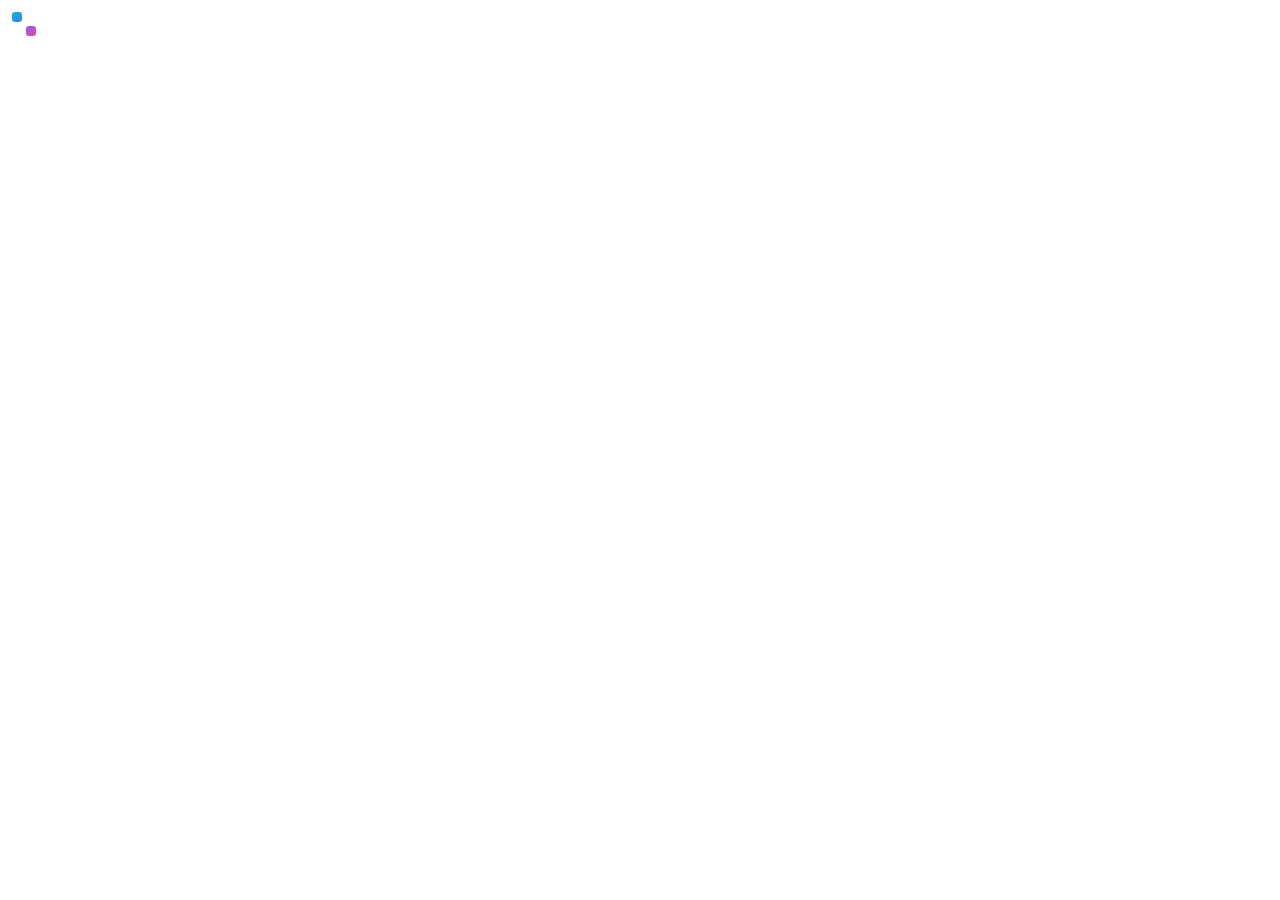
==== index.html @ 2a285835 "Add initial index.html for Roommate Sync app Initial HTML structure for the Roommate Sync applicatio" ====
<!DOCTYPE html>
<html lang="en">
<head>
    <meta charset="UTF-8">
    <meta name="viewport" content="width=device-width, initial-scale=1.0">
    <title>Roommate Sync | Intelligent Living Compatibility</title>
    <link rel="stylesheet" href="style.css">
    <link rel="preconnect" href="https://fonts.googleapis.com">
    <link rel="preconnect" href="https://fonts.gstatic.com" crossorigin>
    <link href="https://fonts.googleapis.com/css2?family=Inter:wght@300;400;500;600;700&family=Outfit:wght@400;500;700;800&display=swap" rel="stylesheet">
</head>
<body class="page-auth">
    <div class="bg-layer">
        <div class="orb orb-1"></div>
        <div class="orb orb-2"></div>
        <div class="orb orb-3"></div>
        <div class="grid-overlay"></div>
        <div class="noise-overlay"></div>
    </div>

    <nav class="navbar glass-panel">
        <div class="nav-container">
            <a href="index.html" class="brand-logo">
                <svg width="32" height="32" viewBox="0 0 32 32" fill="none" xmlns="http://www.w3.org/2000/svg">
                    <rect x="4" y="4" width="10" height="10" rx="3" fill="url(#grad1)"/>
                    <rect x="18" y="4" width="10" height="10" rx="3" fill="rgba(255,255,255,0.2)"/>
                    <rect x="4" y="18" width="10" height="10" rx="3" fill="rgba(255,255,255,0.2)"/>
                    <rect x="18" y="18" width="10" height="10" rx="3" fill="url(#grad2)"/>
                    <defs>
                        <linearGradient id="grad1" x1="4" y1="4" x2="14" y2="14" gradientUnits="userSpaceOnUse">
                            <stop stop-color="#06b6d4"/>
                            <stop offset="1" stop-color="#3b82f6"/>
                        </linearGradient>
                        <linearGradient id="grad2" x1="18" y1="18" x2="28" y2="28" gradientUnits="userSpaceOnUse">
                            <stop stop-color="#8b5cf6"/>
                            <stop offset="1" stop-color="#ec4899"/>
                        </linearGradient>
                    </defs>
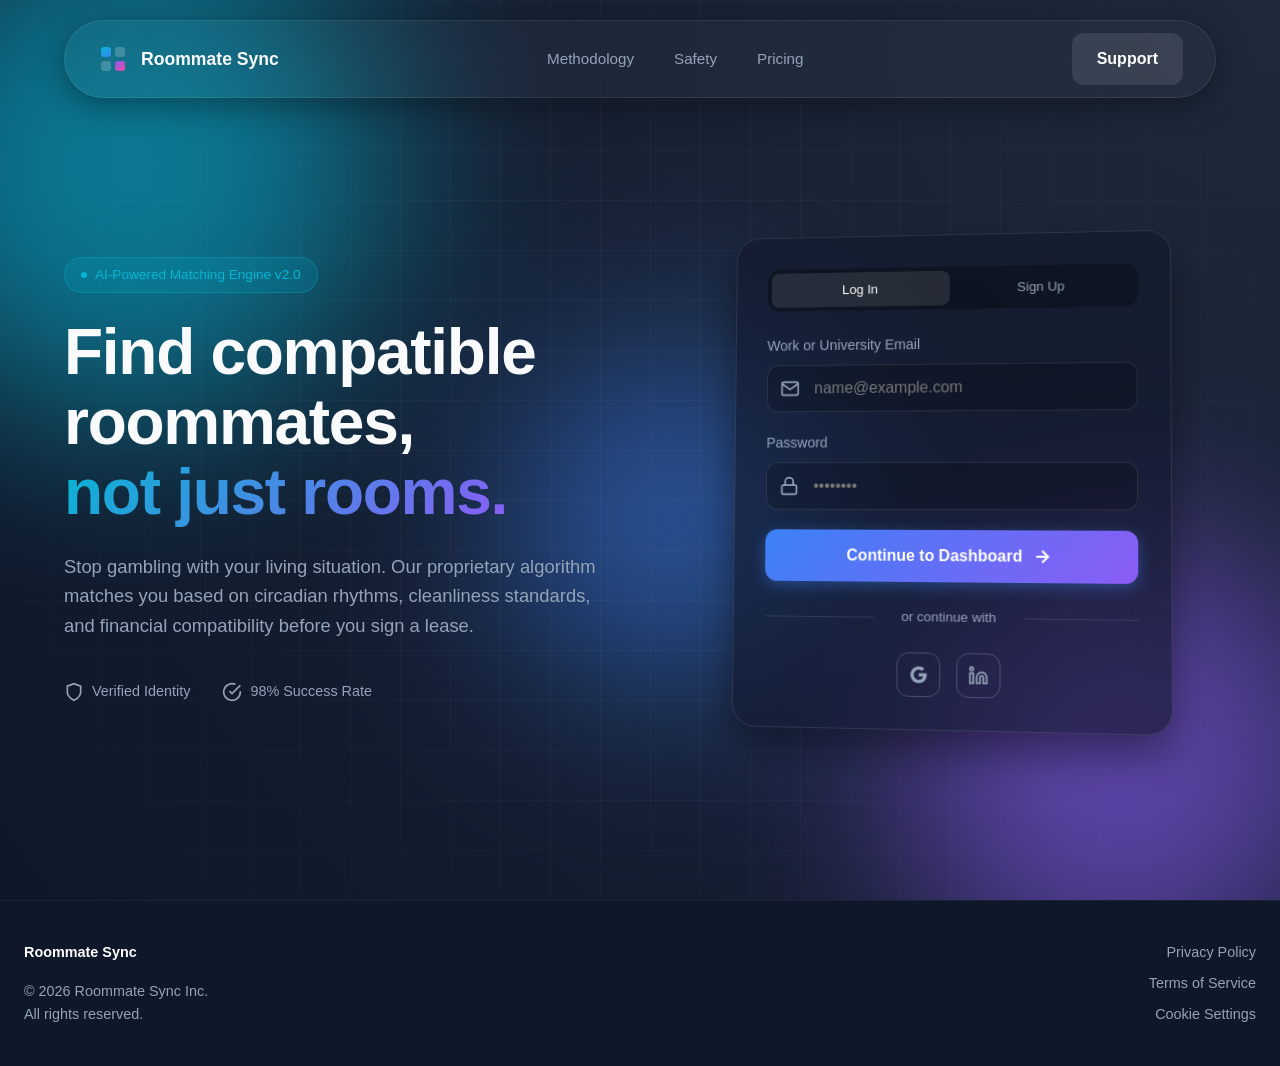
==== commit 8c3e1dba: "Update index.html" ====
--- a/index.html
+++ b/index.html
@@ -35,4 +35,118 @@
                             <stop stop-color="#8b5cf6"/>
                             <stop offset="1" stop-color="#ec4899"/>
                         </linearGradient>
-                    </defs>
+                    </defs> 
+                      </svg>
+                <span class="brand-text">Roommate Sync</span>
+            </a>
+            
+            <div class="nav-links">
+                <a href="#" class="nav-item">Methodology</a>
+                <a href="#" class="nav-item">Safety</a>
+                <a href="#" class="nav-item">Pricing</a>
+            </div>
+
+            <div class="nav-actions">
+                <button class="btn btn-ghost">Support</button>
+            </div>
+        </div>
+    </nav>
+
+    <main class="hero-container">
+        <div class="hero-content">
+            <div class="hero-text">
+                <div class="badge-pill">
+                    <span class="badge-dot"></span>
+                    <span>AI-Powered Matching Engine v2.0</span>
+                </div>
+                
+                <h1 class="headline-xl">
+                    Find compatible roommates, <br />
+                    <span class="text-gradient">not just rooms.</span>
+                </h1>
+                
+                <p class="hero-subtext">
+                    Stop gambling with your living situation. Our proprietary algorithm matches you based on circadian rhythms, cleanliness standards, and financial compatibility before you sign a lease.
+                </p>
+
+                <div class="trust-row">
+                    <div class="trust-item">
+                        <svg class="icon-sm" viewBox="0 0 24 24" fill="none" stroke="currentColor" stroke-width="2"><path d="M12 22s8-4 8-10V5l-8-3-8 3v7c0 6 8 10 8 10z"/></svg>
+                        <span>Verified Identity</span>
+                    </div>
+                    <div class="trust-item">
+                        <svg class="icon-sm" viewBox="0 0 24 24" fill="none" stroke="currentColor" stroke-width="2"><path d="M22 11.08V12a10 10 0 1 1-5.93-9.14"/><polyline points="22 4 12 14.01 9 11.01"/></svg>
+                        <span>98% Success Rate</span>
+                    </div>
+                </div>
+            </div>
+
+            <div class="auth-wrapper">
+                <div class="glass-card auth-card">
+                    <div class="card-header">
+                        <div class="tab-switcher">
+                            <button class="tab-btn active" data-tab="login">Log In</button>
+                            <button class="tab-btn" data-tab="signup">Sign Up</button>
+                            <div class="tab-indicator"></div>
+                        </div>
+                    </div>
+
+                    <div class="card-body">
+                        <form id="authForm" onsubmit="event.preventDefault();">
+                            <div class="input-group">
+                                <label for="email" class="input-label">Work or University Email</label>
+                                <div class="input-field-wrapper">
+                                    <svg class="input-icon" viewBox="0 0 24 24" fill="none" stroke="currentColor" stroke-width="2"><path d="M4 4h16c1.1 0 2 .9 2 2v12c0 1.1-.9 2-2 2H4c-1.1 0-2-.9-2-2V6c0-1.1.9-2 2-2z"/><polyline points="22,6 12,13 2,6"/></svg>
+                                    <input type="email" id="email" class="input-field" placeholder="name@example.com" required>
+                                </div>
+                            </div>
+
+                            <div class="input-group">
+                                <label for="password" class="input-label">Password</label>
+                                <div class="input-field-wrapper">
+                                    <svg class="input-icon" viewBox="0 0 24 24" fill="none" stroke="currentColor" stroke-width="2"><rect x="3" y="11" width="18" height="11" rx="2" ry="2"/><path d="M7 11V7a5 5 0 0 1 10 0v4"/></svg>
+                                    <input type="password" id="password" class="input-field" placeholder="••••••••" required>
+                                </div>
+                            </div>
+
+                            <button type="button" class="btn btn-primary btn-full" onclick="window.location.href='quiz.html'">
+                                <span>Continue to Dashboard</span>
+                                <svg class="btn-icon" viewBox="0 0 24 24" fill="none" stroke="currentColor" stroke-width="2"><line x1="5" y1="12" x2="19" y2="12"/><polyline points="12 5 19 12 12 19"/></svg>
+                            </button>
+                        </form>
+
+                        <div class="divider">
+                            <span>or continue with</span>
+                        </div>
+
+                        <div class="social-row">
+                            <button class="btn btn-outline btn-icon-only">
+                                <svg viewBox="0 0 24 24" width="20" height="20"><path fill="currentColor" d="M12.545,10.239v3.821h5.445c-0.712,2.315-2.647,3.972-5.445,3.972c-3.332,0-6.033-2.701-6.033-6.032s2.701-6.032,6.033-6.032c1.498,0,2.866,0.549,3.921,1.453l2.814-2.814C17.503,2.988,15.139,2,12.545,2C7.021,2,2.543,6.477,2.543,12s4.478,10,10.002,10c8.396,0,10.249-7.85,9.426-11.748L12.545,10.239z"/></svg>
+                            </button>
+                            <button class="btn btn-outline btn-icon-only">
+                                <svg viewBox="0 0 24 24" width="20" height="20" fill="none" stroke="currentColor" stroke-width="2"><path d="M16 8a6 6 0 0 1 6 6v7h-4v-7a2 2 0 0 0-2-2 2 2 0 0 0-2 2v7h-4v-7a6 6 0 0 1 6-6z"/><rect x="2" y="9" width="4" height="12"/><circle cx="4" cy="4" r="2"/></svg>
+                            </button>
+                        </div>
+                    </div>
+                </div>
+            </div>
+        </div>
+    </main>
+
+    <footer class="footer-global">
+        <div class="footer-content">
+            <div class="footer-col">
+                <span class="footer-logo">Roommate Sync</span>
+                <p>&copy; 2026 Roommate Sync Inc. <br>All rights reserved.</p>
+            </div>
+            <div class="footer-col">
+                <a href="#">Privacy Policy</a>
+                <a href="#">Terms of Service</a>
+                <a href="#">Cookie Settings</a>
+            </div>
+        </div>
+    </footer>
+
+    <script src="script.js"></script>
+</body>
+</html>
--- a/style.css
+++ b/style.css
@@ -0,0 +1,541 @@
+/* =========================================
+   1. RESET & VARIABLES
+   ========================================= */
+:root {
+    /* Colors */
+    --bg-dark: #0f172a;
+    --text-main: #f8fafc;
+    --text-muted: #94a3b8;
+    
+    --primary: #3b82f6;
+    --secondary: #06b6d4;
+    --accent: #8b5cf6;
+    --pink: #ec4899;
+    
+    --success: #10b981;
+    --warning: #f59e0b;
+    
+    /* Glassmorphism */
+    --glass-bg: rgba(255, 255, 255, 0.03);
+    --glass-border: rgba(255, 255, 255, 0.08);
+    --glass-shadow: 0 8px 32px 0 rgba(0, 0, 0, 0.37);
+    --blur-strength: 16px;
+
+    /* Spacing */
+    --container-max: 1440px;
+    --radius-sm: 8px;
+    --radius-md: 12px;
+    --radius-lg: 24px;
+}
+
+* {
+    box-sizing: border-box;
+    margin: 0;
+    padding: 0;
+}
+
+body {
+    font-family: 'Inter', sans-serif;
+    background-color: var(--bg-dark);
+    color: var(--text-main);
+    line-height: 1.6;
+    overflow-x: hidden;
+    -webkit-font-smoothing: antialiased;
+}
+
+h1, h2, h3, h4 {
+    font-family: 'Outfit', sans-serif;
+    font-weight: 700;
+}
+
+a { text-decoration: none; color: inherit; transition: 0.3s ease; }
+button { font-family: inherit; cursor: pointer; border: none; outline: none; }
+
+/* =========================================
+   2. BACKGROUND ENGINE & ANIMATIONS
+   ========================================= */
+.bg-layer {
+    position: fixed;
+    top: 0;
+    left: 0;
+    width: 100%;
+    height: 100vh;
+    z-index: -1;
+    overflow: hidden;
+    background: radial-gradient(circle at top right, #1e293b, #0f172a);
+}
+
+.orb {
+    position: absolute;
+    border-radius: 50%;
+    filter: blur(100px);
+    opacity: 0.6;
+    animation: float 20s infinite ease-in-out;
+}
+
+.orb-1 { width: 40vw; height: 40vw; background: var(--secondary); top: -10%; left: -10%; animation-delay: 0s; }
+.orb-2 { width: 35vw; height: 35vw; background: var(--accent); bottom: -10%; right: -5%; animation-delay: -5s; }
+.orb-3 { width: 25vw; height: 25vw; background: var(--primary); top: 40%; left: 40%; animation-delay: -10s; }
+
+.grid-overlay {
+    position: absolute;
+    top: 0; left: 0; width: 100%; height: 100%;
+    background-image: 
+        linear-gradient(rgba(255,255,255,0.03) 1px, transparent 1px),
+        linear-gradient(90deg, rgba(255,255,255,0.03) 1px, transparent 1px);
+    background-size: 50px 50px;
+    mask-image: radial-gradient(circle, black 40%, transparent 100%);
+    pointer-events: none;
+}
+
+.noise-overlay {
+    position: fixed;
+    top: 0; left: 0; width: 100%; height: 100%;
+    background: url('[data-uri]');
+    opacity: 0.05;
+    pointer-events: none;
+}
+
+@keyframes float {
+    0% { transform: translate(0, 0) scale(1); }
+    50% { transform: translate(30px, -30px) scale(1.1); }
+    100% { transform: translate(0, 0) scale(1); }
+}
+
+@keyframes slideUp {
+    from { opacity: 0; transform: translateY(20px); }
+    to { opacity: 1; transform: translateY(0); }
+}
+
+@keyframes shine {
+    0% { background-position: -200% center; }
+    100% { background-position: 200% center; }
+}
+
+/* =========================================
+   3. COMPONENT LIBRARY
+   ========================================= */
+.glass-panel {
+    background: var(--glass-bg);
+    backdrop-filter: blur(var(--blur-strength));
+    -webkit-backdrop-filter: blur(var(--blur-strength));
+    border: 1px solid var(--glass-border);
+    box-shadow: var(--glass-shadow);
+    border-radius: var(--radius-lg);
+}
+
+.glass-card {
+    background: rgba(15, 23, 42, 0.6);
+    backdrop-filter: blur(20px);
+    border: 1px solid rgba(255,255,255,0.1);
+    border-radius: var(--radius-lg);
+    box-shadow: 0 20px 40px rgba(0,0,0,0.4);
+}
+
+/* --- FIXED BUTTON STYLES --- */
+.btn {
+    height: 52px;              /* Enforce standard height */
+    padding: 0 24px;           /* Horizontal padding only */
+    border-radius: 12px;       /* Modern radius */
+    font-weight: 600;
+    font-size: 1rem;
+    transition: all 0.2s cubic-bezier(0.2, 0.8, 0.2, 1);
+    display: inline-flex;
+    align-items: center;
+    justify-content: center;
+    gap: 10px;
+    border: none;
+    cursor: pointer;
+    font-family: inherit;
+    white-space: nowrap;
+}
+
+.btn-primary {
+    background: linear-gradient(135deg, var(--primary), var(--accent));
+    color: white;
+    box-shadow: 0 4px 15px rgba(59, 130, 246, 0.4);
+}
+
+.btn-primary:hover {
+    transform: translateY(-2px);
+    box-shadow: 0 8px 25px rgba(59, 130, 246, 0.5);
+    filter: brightness(1.1);
+}
+
+.btn-primary:active {
+    transform: translateY(0);
+}
+
+.btn-ghost {
+    background: rgba(255,255,255,0.1);
+    color: white;
+    border: 1px solid transparent;
+}
+
+.btn-ghost:hover {
+    background: rgba(255,255,255,0.15);
+    border-color: rgba(255,255,255,0.2);
+}
+
+.btn-full { width: 100%; }
+
+.btn-icon {
+    width: 20px;
+    height: 20px;
+    stroke-width: 2.5px;
+}
+
+.btn-outline {
+    background: transparent;
+    border: 1px solid rgba(255,255,255,0.2);
+    color: var(--text-muted);
+    height: 44px; /* Smaller height for social buttons */
+    padding: 0;
+}
+.btn-outline:hover {
+    border-color: white;
+    color: white;
+}
+.btn-icon-only { width: 44px; display: flex; align-items: center; justify-content: center; border-radius: 12px;}
+
+/* Text Gradients */
+.text-gradient {
+    background: linear-gradient(135deg, var(--secondary), var(--accent));
+    -webkit-background-clip: text;
+    -webkit-text-fill-color: transparent;
+}
+
+/* =========================================
+   4. NAVIGATION
+   ========================================= */
+.navbar {
+    position: fixed;
+    top: 20px;
+    left: 50%;
+    transform: translateX(-50%);
+    width: 90%;
+    max-width: var(--container-max);
+    z-index: 1000;
+    border-radius: 100px;
+    padding: 12px 32px;
+    height: auto;
+}
+
+.nav-container {
+    display: flex;
+    justify-content: space-between;
+    align-items: center;
+}
+
+.brand-logo { display: flex; align-items: center; gap: 12px; font-weight: 700; font-size: 1.1rem; }
+.nav-links { display: flex; gap: 40px; }
+.nav-item { font-size: 0.95rem; color: var(--text-muted); }
+.nav-item:hover { color: white; }
+
+/* =========================================
+   5. INDEX PAGE (AUTH)
+   ========================================= */
+.hero-container {
+    min-height: 100vh;
+    display: flex;
+    align-items: center;
+    justify-content: center;
+    padding-top: 100px;
+    padding-bottom: 40px;
+    max-width: var(--container-max);
+    margin: 0 auto;
+}
+
+.hero-content {
+    display: grid;
+    grid-template-columns: 1.2fr 1fr;
+    gap: 80px;
+    width: 90%;
+    align-items: center;
+}
+
+.badge-pill {
+    background: rgba(6, 182, 212, 0.15);
+    border: 1px solid rgba(6, 182, 212, 0.3);
+    color: var(--secondary);
+    padding: 6px 16px;
+    border-radius: 20px;
+    font-size: 0.85rem;
+    font-weight: 500;
+    display: inline-flex;
+    align-items: center;
+    gap: 8px;
+    margin-bottom: 24px;
+}
+
+.badge-dot { width: 6px; height: 6px; background: var(--secondary); border-radius: 50%; animation: pulse 2s infinite; }
+
+@keyframes pulse { 0% { opacity: 0.5; } 50% { opacity: 1; box-shadow: 0 0 10px var(--secondary); } 100% { opacity: 0.5; } }
+
+.headline-xl { font-size: 4rem; line-height: 1.1; margin-bottom: 24px; letter-spacing: -0.02em; }
+.hero-subtext { font-size: 1.15rem; color: var(--text-muted); margin-bottom: 40px; max-width: 540px; }
+
+.trust-row { display: flex; gap: 32px; color: var(--text-muted); font-size: 0.9rem; font-weight: 500; }
+.trust-item { display: flex; align-items: center; gap: 8px; }
+.icon-sm { width: 20px; height: 20px; }
+
+/* Auth Card */
+.auth-wrapper { perspective: 1000px; }
+.auth-card {
+    padding: 32px;
+    width: 100%;
+    max-width: 440px;
+    transform: rotateY(-5deg) rotateX(2deg);
+    transition: transform 0.5s ease;
+}
+.auth-card:hover { transform: rotateY(0) rotateX(0); }
+
+.card-header { margin-bottom: 24px; }
+.tab-switcher {
+    display: flex;
+    background: rgba(0,0,0,0.3);
+    padding: 4px;
+    border-radius: 12px;
+    position: relative;
+}
+.tab-btn {
+    flex: 1;
+    background: transparent;
+    color: var(--text-muted);
+    padding: 10px;
+    border: none;
+    z-index: 2;
+    font-weight: 500;
+    transition: color 0.3s;
+}
+.tab-btn.active { color: white; }
+.tab-indicator {
+    position: absolute;
+    top: 4px; left: 4px;
+    width: calc(50% - 4px);
+    height: calc(100% - 8px);
+    background: rgba(255,255,255,0.1);
+    border-radius: 8px;
+    transition: transform 0.3s ease;
+}
+
+.input-group { margin-bottom: 20px; }
+.input-label { display: block; font-size: 0.9rem; margin-bottom: 8px; color: var(--text-muted); }
+.input-field-wrapper { position: relative; }
+.input-icon { position: absolute; left: 14px; top: 14px; width: 20px; height: 20px; color: var(--text-muted); }
+.input-field {
+    width: 100%;
+    background: rgba(0,0,0,0.2);
+    border: 1px solid rgba(255,255,255,0.1);
+    padding: 12px 12px 12px 48px;
+    border-radius: 12px;
+    color: white;
+    font-size: 1rem;
+    height: 48px; /* Fixed height for inputs */
+    transition: border-color 0.3s;
+}
+.input-field:focus { border-color: var(--primary); }
+
+.divider { text-align: center; margin: 24px 0; font-size: 0.85rem; color: var(--text-muted); position: relative; }
+.divider::before, .divider::after {
+    content: ''; position: absolute; top: 50%; width: 30%; height: 1px; background: rgba(255,255,255,0.1);
+}
+.divider::before { left: 0; } .divider::after { right: 0; }
+
+.social-row { display: flex; justify-content: center; gap: 16px; }
+
+/* =========================================
+   6. QUIZ PAGE
+   ========================================= */
+.dashboard-layout {
+    display: flex;
+    height: 100vh;
+    padding: 24px;
+    gap: 24px;
+    max-width: var(--container-max);
+    margin: 0 auto;
+    padding-top: 40px;
+}
+
+.sidebar {
+    width: 280px;
+    padding: 24px;
+    display: flex;
+    flex-direction: column;
+}
+
+.sidebar-header {
+    display: flex;
+    align-items: center;
+    gap: 12px;
+    margin-bottom: 40px;
+}
+.back-link { color: var(--text-muted); padding: 8px; border-radius: 8px; background: rgba(255,255,255,0.05); }
+.back-link:hover { background: rgba(255,255,255,0.1); color: white; }
+.sidebar-title { font-weight: 700; font-size: 1.1rem; }
+
+.sidebar-progress { margin-bottom: 40px; }
+.progress-info { display: flex; justify-content: space-between; font-size: 0.85rem; margin-bottom: 8px; }
+.step-text { color: var(--text-muted); }
+.percentage-text { color: var(--primary); font-weight: 700; }
+.progress-track { width: 100%; height: 6px; background: rgba(255,255,255,0.1); border-radius: 10px; overflow: hidden; }
+.progress-fill { height: 100%; background: var(--primary); width: 25%; transition: width 0.5s cubic-bezier(0.22, 1, 0.36, 1); }
+
+.checklist { display: flex; flex-direction: column; gap: 16px; }
+.check-item { display: flex; align-items: center; gap: 12px; font-size: 0.95rem; opacity: 0.5; transition: 0.3s; }
+.check-item.active { opacity: 1; font-weight: 600; }
+.check-circle { width: 12px; height: 12px; border: 2px solid var(--text-muted); border-radius: 50%; }
+.check-item.active .check-circle { background: var(--primary); border-color: var(--primary); box-shadow: 0 0 10px rgba(59, 130, 246, 0.5); }
+
+.quiz-container { flex: 1; position: relative; perspective: 1000px; }
+.question-card {
+    position: absolute;
+    width: 100%;
+    height: 100%;
+    padding: 60px 80px;
+    display: flex;
+    flex-direction: column;
+    justify-content: center;
+    opacity: 0;
+    transform: translateX(50px) scale(0.95);
+    pointer-events: none;
+    transition: all 0.5s cubic-bezier(0.22, 1, 0.36, 1);
+}
+.question-card.active { opacity: 1; transform: translateX(0) scale(1); pointer-events: all; }
+
+.q-category { text-transform: uppercase; letter-spacing: 2px; font-size: 0.8rem; color: var(--accent); font-weight: 700; margin-bottom: 12px; display: block; }
+.q-title { font-size: 2.5rem; margin-bottom: 16px; }
+.q-subtitle { color: var(--text-muted); margin-bottom: 40px; font-size: 1.1rem; }
+
+.options-grid { display: grid; grid-template-columns: repeat(3, 1fr); gap: 24px; margin-bottom: 40px; }
+.option-card { cursor: pointer; position: relative; }
+.option-card input { display: none; }
+.option-content {
+    background: rgba(255,255,255,0.05);
+    border: 1px solid rgba(255,255,255,0.1);
+    border-radius: 16px;
+    padding: 24px;
+    height: 100%;
+    transition: 0.3s;
+}
+.option-card input:checked + .option-content {
+    background: rgba(59, 130, 246, 0.15);
+    border-color: var(--primary);
+    transform: translateY(-5px);
+    box-shadow: 0 10px 30px rgba(0,0,0,0.2);
+}
+.option-icon { font-size: 2.5rem; margin-bottom: 16px; }
+.option-heading { font-size: 1.1rem; margin-bottom: 8px; }
+.option-desc { font-size: 0.9rem; color: var(--text-muted); line-height: 1.4; }
+
+.quiz-footer { display: flex; justify-content: space-between; margin-top: auto; }
+.disabled { opacity: 0.5; pointer-events: none; }
+
+/* =========================================
+   7. RESULT PAGE
+   ========================================= */
+.page-result .navbar { position: relative; transform: none; left: auto; top: 0; width: 100%; margin-bottom: 40px; }
+.user-profile { display: flex; align-items: center; gap: 10px; }
+.user-avatar { width: 40px; height: 40px; background: linear-gradient(135deg, #f6d365, #fda085); border-radius: 50%; display: flex; align-items: center; justify-content: center; font-weight: 700; color: #333; }
+
+.result-dashboard { max-width: 1200px; margin: 0 auto; padding: 0 24px 80px; }
+.result-header { text-align: center; margin-bottom: 60px; animation: slideUp 0.8s ease; }
+.headline-lg { font-size: 3rem; margin-bottom: 16px; }
+
+.analytics-grid { display: grid; grid-template-columns: 350px 1fr; gap: 32px; animation: slideUp 1s ease 0.2s backwards; }
+
+.score-card {
+    padding: 32px;
+    text-align: center;
+    display: flex;
+    flex-direction: column;
+    align-items: center;
+    background: linear-gradient(180deg, rgba(255,255,255,0.05) 0%, rgba(255,255,255,0) 100%);
+}
+
+.score-ring-container { position: relative; width: 240px; height: 240px; margin: 24px 0; }
+.score-ring { width: 100%; height: 100%; transform: rotate(-90deg); }
+.ring-track { fill: none; stroke: rgba(255,255,255,0.05); stroke-width: 8; }
+.ring-progress {
+    fill: none;
+    stroke: var(--success);
+    stroke-width: 8;
+    stroke-linecap: round;
+    stroke-dasharray: 339.292;
+    stroke-dashoffset: 339.292;
+    transition: stroke-dashoffset 2s ease-out;
+}
+.score-value { position: absolute; top: 50%; left: 50%; transform: translate(-50%, -50%); font-size: 3.5rem; font-weight: 700; font-family: 'Outfit', sans-serif; }
+
+.match-status-badge {
+    padding: 8px 16px;
+    border-radius: 20px;
+    font-weight: 600;
+    font-size: 0.9rem;
+    display: flex;
+    align-items: center;
+    gap: 8px;
+    margin-bottom: 16px;
+}
+.success { background: rgba(16, 185, 129, 0.15); color: var(--success); border: 1px solid rgba(16, 185, 129, 0.3); }
+.status-dot { width: 8px; height: 8px; background: currentColor; border-radius: 50%; }
+.score-desc { font-size: 0.95rem; color: var(--text-muted); line-height: 1.5; }
+
+.insights-container { display: grid; grid-template-columns: 1fr 1fr; gap: 24px; }
+.insight-card { padding: 24px; transition: transform 0.3s; }
+.insight-card:hover { transform: translateY(-5px); background: rgba(255,255,255,0.07); }
+
+.insight-header { display: flex; align-items: center; gap: 16px; margin-bottom: 16px; }
+.icon-box {
+    width: 48px; height: 48px; border-radius: 12px;
+    display: flex; align-items: center; justify-content: center;
+    color: white;
+}
+.blue { background: rgba(59, 130, 246, 0.2); color: var(--primary); }
+.green { background: rgba(16, 185, 129, 0.2); color: var(--success); }
+.purple { background: rgba(139, 92, 246, 0.2); color: var(--accent); }
+.orange { background: rgba(245, 158, 11, 0.2); color: var(--warning); }
+
+.bar-container { width: 100%; height: 6px; background: rgba(255,255,255,0.1); border-radius: 4px; margin-bottom: 12px; overflow: hidden; }
+.bar-fill { height: 100%; background: currentColor; border-radius: 4px; }
+.blue ~ .bar-container .bar-fill { background: var(--primary); }
+.green ~ .bar-container .bar-fill { background: var(--success); }
+.purple ~ .bar-container .bar-fill { background: var(--accent); }
+.orange ~ .bar-container .bar-fill { background: var(--warning); }
+
+.insight-text { font-size: 0.9rem; color: var(--text-muted); }
+
+.cta-section { text-align: center; margin-top: 60px; animation: slideUp 1s ease 0.4s backwards; }
+.btn-lg { padding: 16px 40px; font-size: 1.1rem; }
+.shine-effect {
+    position: relative;
+    overflow: hidden;
+}
+.shine-effect::after {
+    content: '';
+    position: absolute;
+    top: 0; left: -100%;
+    width: 100%; height: 100%;
+    background: linear-gradient(90deg, transparent, rgba(255,255,255,0.4), transparent);
+    animation: shine 3s infinite;
+}
+
+/* Footer */
+.footer-global { padding: 40px 24px; border-top: 1px solid rgba(255,255,255,0.05); margin-top: auto; }
+.footer-content { max-width: var(--container-max); margin: 0 auto; display: flex; justify-content: space-between; align-items: center; color: var(--text-muted); font-size: 0.9rem; }
+.footer-logo { display: block; font-weight: 700; color: white; margin-bottom: 8px; }
+.footer-col { display: flex; flex-direction: column; gap: 8px; }
+.footer-col:last-child { align-items: flex-end; }
+.footer-col a:hover { color: var(--primary); }
+
+/* MEDIA QUERIES */
+@media (max-width: 1024px) {
+    .hero-content { grid-template-columns: 1fr; text-align: center; }
+    .hero-text { margin: 0 auto; display: flex; flex-direction: column; align-items: center; }
+    .auth-wrapper { margin: 0 auto; }
+    .trust-row { justify-content: center; }
+    .dashboard-layout { flex-direction: column; }
+    .sidebar { width: 100%; flex-direction: row; align-items: center; justify-content: space-between; }
+    .checklist { display: none; }
+    .analytics-grid { grid-template-columns: 1fr; }
+}
